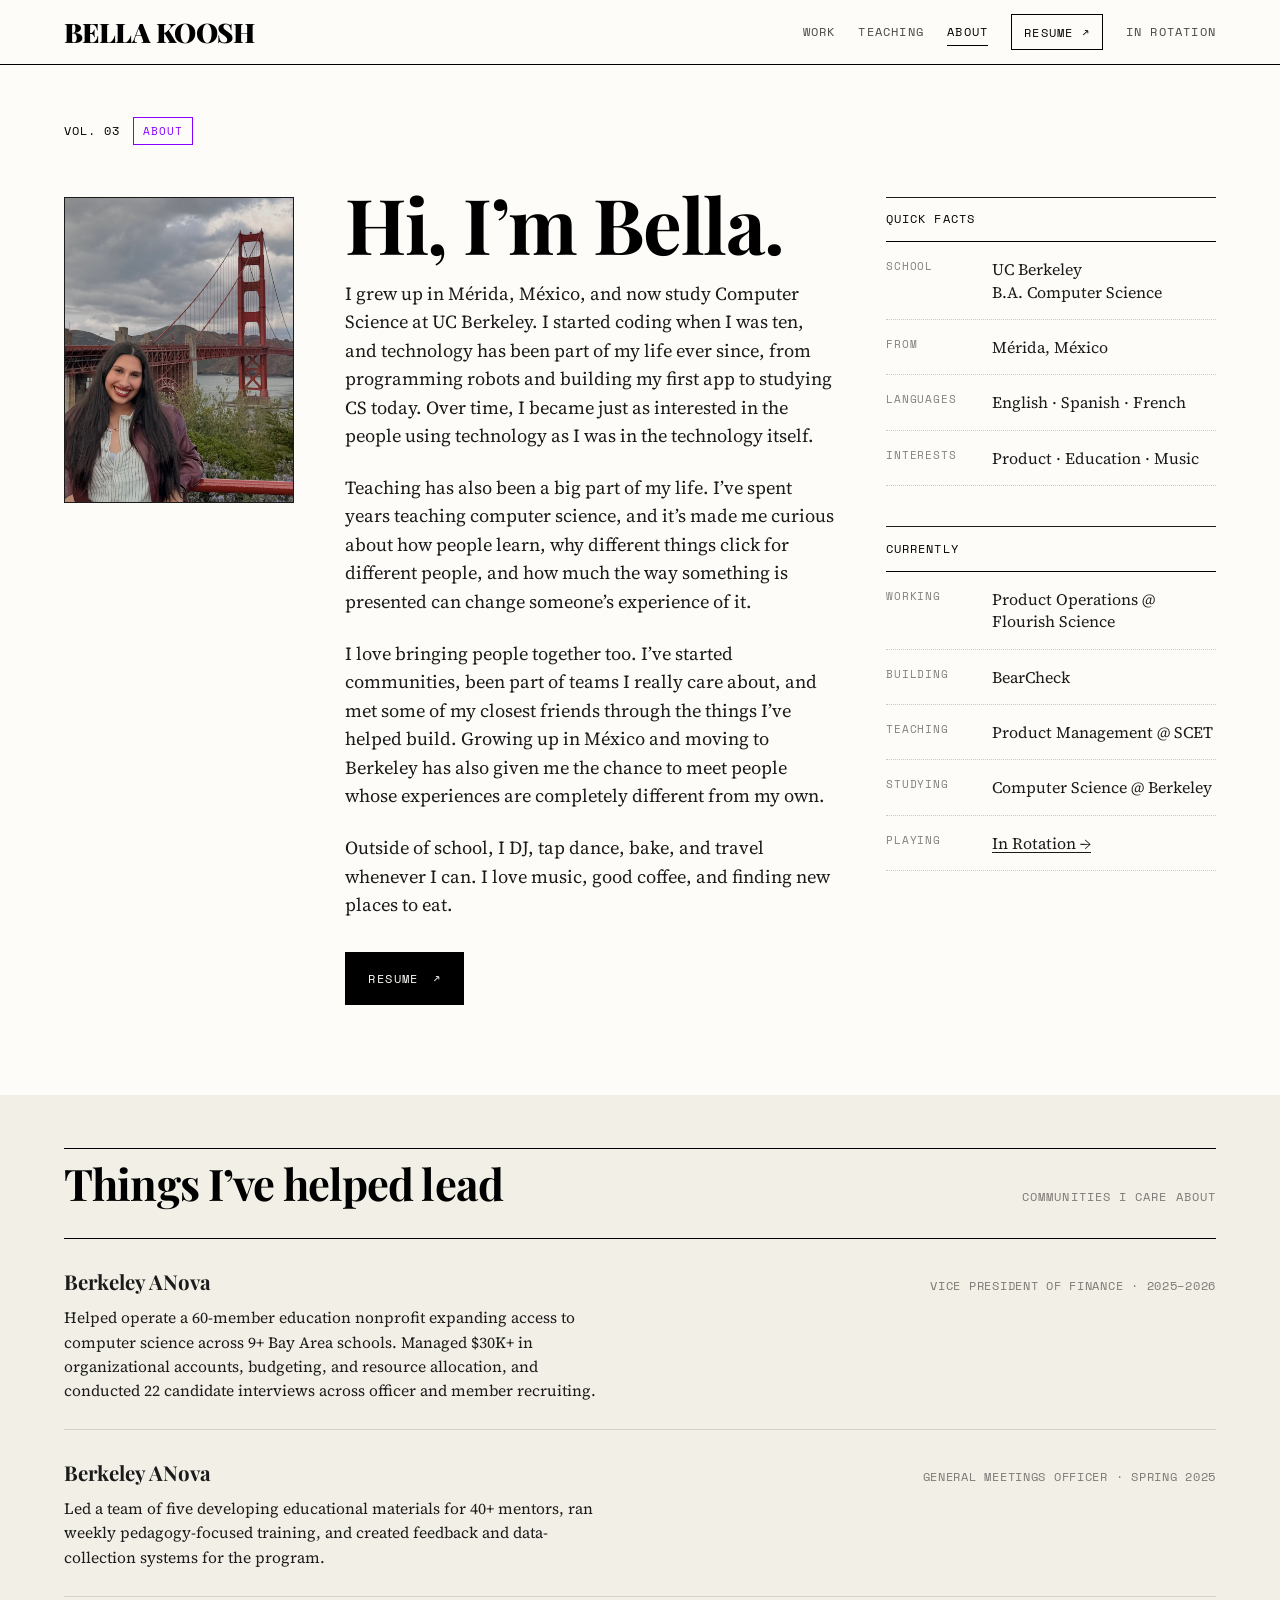
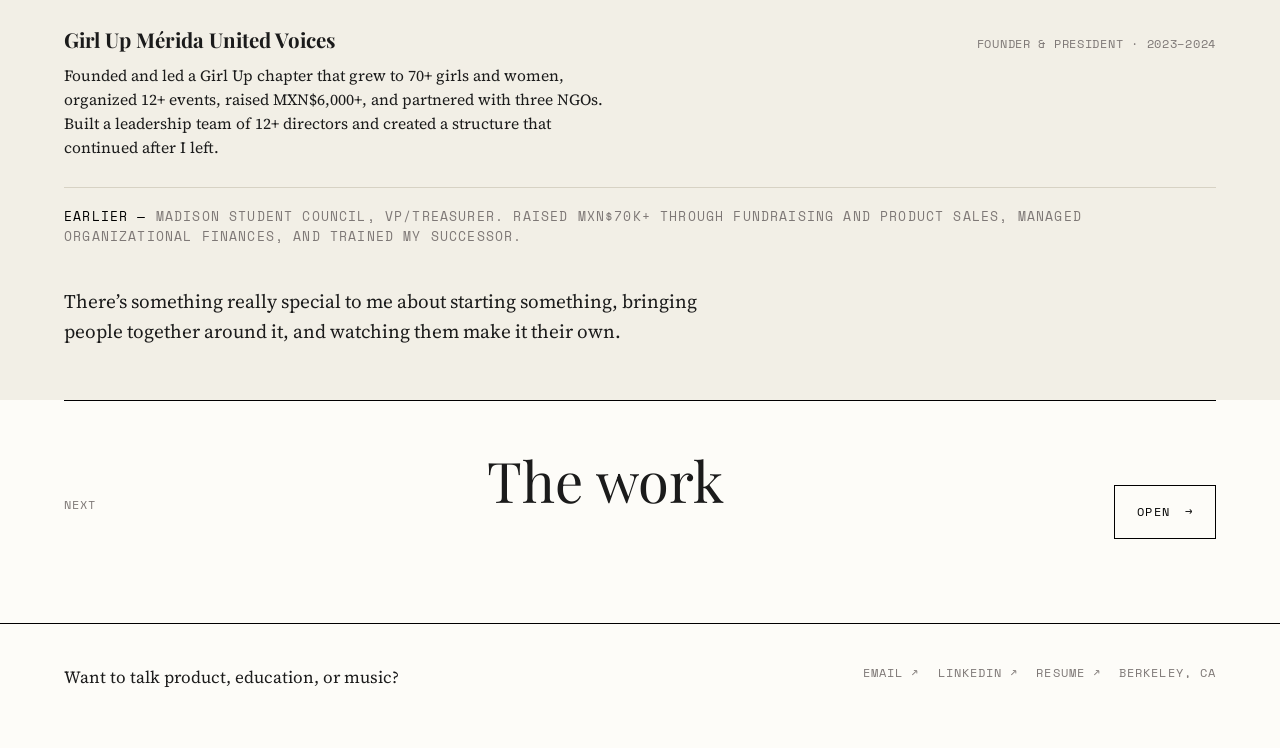
==== about.html @ e7fa3628 "Initial site" ====
<!DOCTYPE html>
<html lang="en">

<head>
  <meta charset="utf-8">
  <meta name="viewport" content="width=device-width, initial-scale=1">

  <title>About — Bella Koosh</title>
  <meta
    name="description"
    content="About Bella Koosh, a UC Berkeley computer science student working across product, education, and technology."
  >

  <meta property="og:title" content="About — Bella Koosh">
  <meta
    property="og:description"
    content="About Bella Koosh, a UC Berkeley computer science student working across product, education, and technology."
  >
  <meta property="og:type" content="website">

  <link
    rel="icon"
    href="data:image/svg+xml,<svg xmlns='http://www.w3.org/2000/svg' viewBox='0 0 32 32'><rect width='32' height='32' fill='%23FDFCF8'/><circle cx='16' cy='16' r='14.5' fill='%23000'/><circle cx='16' cy='16' r='11' fill='none' stroke='%23303030' stroke-width='1'/><circle cx='16' cy='16' r='8.5' fill='none' stroke='%23303030' stroke-width='1'/><circle cx='16' cy='16' r='5' fill='%230055FF'/><circle cx='16' cy='16' r='1.3' fill='%23FDFCF8'/></svg>"
  >

  <link rel="preconnect" href="https://fonts.googleapis.com">
  <link rel="preconnect" href="https://fonts.gstatic.com" crossorigin>

  <link
    href="https://fonts.googleapis.com/css2?family=Playfair+Display:ital,wght@0,400..900;1,400..900&family=Source+Serif+4:ital,opsz,wght@0,8..60,300..600;1,8..60,300..600&family=Space+Mono:ital,wght@0,400;0,700;1,400&display=swap"
    rel="stylesheet"
  >

  <link rel="stylesheet" href="assets/css/site.css">

  <style>
    /* =========================================================
       ABOUT PAGE
       ========================================================= */

    .about-page {
      padding-top: clamp(2rem, 4vw, 4rem);
      padding-bottom: clamp(4rem, 7vw, 7rem);
    }

    .about-page__kicker {
      display: flex;
      align-items: center;
      gap: 0.75rem;
      margin-bottom: clamp(2rem, 4vw, 3.5rem);
    }

    .about-page__layout {
      display: grid;
      grid-template-columns: 230px minmax(0, 1fr) 330px;
      gap: clamp(2.5rem, 4vw, 5rem);
      align-items: start;
    }


    /* -------------------------
       Portrait
       ------------------------- */

    .about-page__portrait {
      width: 230px;
      max-width: 100%;
    }

    .about-page__portrait img {
      display: block;
      width: 100%;
      height: auto;
      aspect-ratio: 3 / 4;
      object-fit: cover;
      object-position: center;
      border: 1px solid currentColor;
    }


    /* -------------------------
       Main copy
       ------------------------- */

    .about-page__story {
      min-width: 0;
    }

    .about-page__story h1 {
      margin: -0.1em 0 1.35rem;
      font-size: clamp(4rem, 6vw, 7rem);
      line-height: 0.9;
    }

    .about-page__copy {
      max-width: 38rem;
      font-family: "Source Serif 4", serif;
      font-size: clamp(1.15rem, 1.4vw, 1.45rem);
      line-height: 1.55;
    }

    .about-page__copy p {
      margin: 0 0 1.45rem;
    }

    .about-page__copy p:last-child {
      margin-bottom: 0;
    }

    .about-page__resume {
      margin-top: 2rem;
    }


    /* -------------------------
       Sidebar
       ------------------------- */

    .about-sidebar {
      min-width: 0;
    }

    .about-sidebar__block {
      border-top: 1px solid currentColor;
    }

    .about-sidebar__block + .about-sidebar__block {
      margin-top: 2.5rem;
    }

    .about-sidebar__heading {
      margin: 0;
      padding: 0.8rem 0;
      border-bottom: 1px solid currentColor;
    }

    .about-facts {
      margin: 0;
    }

    .about-facts__row {
      display: grid;
      grid-template-columns: 90px minmax(0, 1fr);
      gap: 1rem;
      padding: 1rem 0;
      border-bottom: 1px dotted rgba(0, 0, 0, 0.2);
    }

    .about-facts__row dt {
      margin: 0;
      font-family: "Space Mono", monospace;
      font-size: 0.68rem;
      line-height: 1.5;
      text-transform: uppercase;
      letter-spacing: 0.08em;
      opacity: 0.55;
    }

    .about-facts__row dd {
      margin: 0;
      font-family: "Source Serif 4", serif;
      font-size: 1rem;
      line-height: 1.4;
    }


    /* =========================================================
       LEADERSHIP
       ========================================================= */

    .about-leadership {
      margin-top: 0;
    }

    .about-leadership .sechead {
      margin-bottom: 2rem;
    }

    .about-leadership__closing {
      max-width: 43rem;
      margin-top: 2.5rem;
    }


    /* =========================================================
       RESPONSIVE
       ========================================================= */

    @media (max-width: 1100px) {

      .about-page__layout {
        grid-template-columns: 200px minmax(0, 1fr);
      }

      .about-page__portrait {
        width: 200px;
      }

      .about-sidebar {
        grid-column: 1 / -1;
        display: grid;
        grid-template-columns: 1fr 1fr;
        gap: 3rem;
        margin-top: 1rem;
      }

      .about-sidebar__block + .about-sidebar__block {
        margin-top: 0;
      }

    }


    @media (max-width: 720px) {

      .about-page {
        padding-top: 1.5rem;
      }

      .about-page__layout {
        grid-template-columns: 1fr;
        gap: 2rem;
      }

      .about-page__portrait {
        width: min(70vw, 280px);
      }

      .about-page__story h1 {
        font-size: clamp(3.5rem, 16vw, 5.5rem);
      }

      .about-sidebar {
        grid-column: auto;
        grid-template-columns: 1fr;
        gap: 2rem;
        margin-top: 1rem;
      }

      .about-facts__row {
        grid-template-columns: 85px minmax(0, 1fr);
      }

    }
  </style>
</head>


<body>

  <a class="skip" href="#main">Skip to content</a>

  <div class="needle" aria-hidden="true"></div>


  <!-- =========================================================
       NAV
       ========================================================= -->

  <header class="masthead">

    <div class="shell masthead__in">

      <a class="wordmark" href="index.html">
        Bella Koosh
      </a>

      <button
        class="navtoggle"
        aria-expanded="false"
        aria-controls="primary-nav"
      >
        <span data-label>Menu</span>
      </button>

      <nav
        class="nav"
        id="primary-nav"
        aria-label="Primary"
      >
        <a href="work.html">Work</a>

        <a href="teaching.html">
          Teaching
        </a>

        <a
          href="about.html"
          aria-current="page"
        >
          About
        </a>

        <a
          class="nav__resume"
          href="assets/resume/bella-koosh-resume.pdf"
        >
          Resume ↗
        </a>

        <a href="in-rotation.html">
          In Rotation
        </a>
      </nav>

    </div>

  </header>


  <main id="main" data-accent="purple">


    <!-- =======================================================
         ABOUT HERO
         ======================================================= -->

    <section class="shell about-page">

      <div class="about-page__kicker">

        <span class="mono mono--ink">
          Vol. 03
        </span>

        <span class="chip">
          About
        </span>

      </div>


      <div class="about-page__layout">


        <!-- PORTRAIT -->

        <div class="about-page__portrait">

          <img
            src="assets/img/bella.jpg"
            alt="Bella Koosh"
          >

        </div>


        <!-- STORY -->

        <div class="about-page__story">

          <h1>
            Hi, I&rsquo;m Bella.
          </h1>


          <div class="about-page__copy">

            <p>
              I grew up in M&eacute;rida, M&eacute;xico, and now study
              Computer Science at UC Berkeley. I started coding when I was
              ten, and technology has been part of my life ever since,
              from programming robots and building my first app to studying
              CS today. Over time, I became just as interested in the people
              using technology as I was in the technology itself.
            </p>


            <p>
              Teaching has also been a big part of my life. I&rsquo;ve spent
              years teaching computer science, and it&rsquo;s made me curious
              about how people learn, why different things click for different
              people, and how much the way something is presented can change
              someone&rsquo;s experience of it.
            </p>


            <p>
              I love bringing people together too. I&rsquo;ve started
              communities, been part of teams I really care about, and met
              some of my closest friends through the things I&rsquo;ve helped
              build. Growing up in M&eacute;xico and moving to Berkeley has
              also given me the chance to meet people whose experiences are
              completely different from my own.
            </p>


            <p>
              Outside of school, I DJ, tap dance, bake, and travel whenever
              I can. I love music, good coffee, and finding new places to eat.
            </p>

          </div>


          <p class="about-page__resume">

            <a
              class="btn btn--solid"
              href="assets/resume/bella-koosh-resume.pdf"
            >
              Resume
              <span aria-hidden="true">&#8599;</span>
            </a>

          </p>

        </div>


        <!-- SIDEBAR -->

        <aside class="about-sidebar">


          <!-- QUICK FACTS -->

          <div class="about-sidebar__block">

            <p class="mono mono--ink about-sidebar__heading">
              Quick facts
            </p>


            <dl class="about-facts">


              <div class="about-facts__row">

                <dt>School</dt>

                <dd>
                  UC Berkeley<br>
                  B.A. Computer Science
                </dd>

              </div>


              <div class="about-facts__row">

                <dt>From</dt>

                <dd>
                  M&eacute;rida, M&eacute;xico
                </dd>

              </div>


              <div class="about-facts__row">

                <dt>Languages</dt>

                <dd>
                  English &middot; Spanish &middot; French
                </dd>

              </div>


              <div class="about-facts__row">

                <dt>Interests</dt>

                <dd>
                  Product &middot; Education &middot; Music
                </dd>

              </div>


            </dl>

          </div>


          <!-- CURRENTLY -->

          <div class="about-sidebar__block">

            <p class="mono mono--ink about-sidebar__heading">
              Currently
            </p>


            <dl class="about-facts">


              <div class="about-facts__row">

                <dt>Working</dt>

                <dd>
                  Product Operations @ Flourish Science
                </dd>

              </div>


              <div class="about-facts__row">

                <dt>Building</dt>

                <dd>
                  BearCheck
                </dd>

              </div>


              <div class="about-facts__row">

                <dt>Teaching</dt>

                <dd>
                  Product Management @ SCET
                </dd>

              </div>


              <div class="about-facts__row">

                <dt>Studying</dt>

                <dd>
                  Computer Science @ Berkeley
                </dd>

              </div>


              <div class="about-facts__row">

                <dt>Playing</dt>

                <dd>
                  <a href="in-rotation.html">
                    In Rotation &rarr;
                  </a>
                </dd>

              </div>


            </dl>

          </div>


        </aside>

      </div>

    </section>



    <!-- =======================================================
         LEADERSHIP
         ======================================================= -->

    <section class="section--snug section--paper about-leadership">

      <div class="shell">


        <div class="sechead">

          <h2>
            Things I&rsquo;ve helped lead
          </h2>

          <p class="mono">
            Communities I care about
          </p>

        </div>


        <div class="exprows">


          <!-- ANOVA VP -->

          <div class="exprow">

            <div class="exprow__head">

              <p class="exprow__org">
                Berkeley ANova
              </p>

              <p class="exprow__role">
                Vice President of Finance
                <span aria-hidden="true">&middot;</span>
                2025&ndash;2026
              </p>

            </div>


            <p class="exprow__desc">
              Helped operate a 60-member education nonprofit expanding
              access to computer science across 9+ Bay Area schools.
              Managed $30K+ in organizational accounts, budgeting, and
              resource allocation, and conducted 22 candidate interviews
              across officer and member recruiting.
            </p>

          </div>



          <!-- ANOVA GENERAL MEETINGS -->

          <div class="exprow">

            <div class="exprow__head">

              <p class="exprow__org">
                Berkeley ANova
              </p>

              <p class="exprow__role">
                General Meetings Officer
                <span aria-hidden="true">&middot;</span>
                Spring 2025
              </p>

            </div>


            <p class="exprow__desc">
              Led a team of five developing educational materials for
              40+ mentors, ran weekly pedagogy-focused training, and
              created feedback and data-collection systems for the program.
            </p>

          </div>



          <!-- GIRL UP -->

          <div class="exprow">

            <div class="exprow__head">

              <p class="exprow__org">
                Girl Up M&eacute;rida United Voices
              </p>

              <p class="exprow__role">
                Founder &amp; President
                <span aria-hidden="true">&middot;</span>
                2023&ndash;2024
              </p>

            </div>


            <p class="exprow__desc">
              Founded and led a Girl Up chapter that grew to 70+ girls
              and women, organized 12+ events, raised MXN$6,000+, and
              partnered with three NGOs. Built a leadership team of 12+
              directors and created a structure that continued after I left.
            </p>

          </div>


        </div>


        <p class="mono earlier">
          <span class="mono--ink">
            Earlier &mdash;
          </span>

          Madison Student Council, VP/Treasurer.
          Raised MXN$70K+ through fundraising and product sales,
          managed organizational finances, and trained my successor.
        </p>


        <p class="lede about-leadership__closing">
          There&rsquo;s something really special to me about starting
          something, bringing people together around it, and watching
          them make it their own.
        </p>


      </div>

    </section>



    <!-- =======================================================
         NEXT
         ======================================================= -->

    <section class="shell">

      <div class="nextup" data-accent="blue">

        <p class="mono">
          Next
        </p>

        <p class="nextup__title">
          The work
        </p>

        <a
          class="btn"
          href="work.html"
        >
          Open
          <span aria-hidden="true">&rarr;</span>
        </a>

      </div>

    </section>


  </main>



  <!-- =========================================================
       FOOTER
       ========================================================= -->

  <footer class="colophon">

    <div class="shell colophon__in">

      <p class="colophon__ask">
        Want to talk product, education, or music?
      </p>


      <nav
        class="colophon__links mono"
        aria-label="Footer"
      >

        <a href="#" id="email-link">
          Email &#8599;
        </a>

        <a
          href="https://www.linkedin.com/"
          target="_blank"
          rel="noopener noreferrer"
        >
          LinkedIn &#8599;
        </a>

        <a href="assets/resume/bella-koosh-resume.pdf">
          Resume &#8599;
        </a>

        <span class="colophon__loc">
          Berkeley, CA
        </span>

      </nav>

    </div>

  </footer>



  <script>
    const user = "isabellakoosh";
    const domain = "berkeley.edu";

    document.getElementById("email-link").href =
      `mailto:${user}@${domain}`;
  </script>

  <script
    src="assets/js/site.js"
    defer
  ></script>

</body>
</html>
---- assets/css/site.css ----
@charset "UTF-8";
/* ============================================================
   BELLA KOOSH — bellakoosh.com
   Design system extracted from the Google Stitch export
   "signal & rhythm" (The Record Collection / Sonic Artifact).
   Layer order fixes specificity once, globally.
   ============================================================ */

@layer tokens, base, layout, components, pages, utilities;

/* ---------- 01 TOKENS ---------- */
@layer tokens {
  :root {
    /* Surface */
    --ivory: #fdfcf8;
    --paper: #f2efe6;
    --paper-deep: #e7e3d7;
    --ink: #000;
    --ink-soft: #1b1b1b;
    --ink-70: #4a4744;
    --ink-45: #7e7876;
    --rule: #d7d2c4;
    --rule-strong: #000;

    /* Accents — album art, not SaaS branding */
    --blue: #0055ff;
    --orange: #ff5500;
    --purple: #8800ff;

    /* Per-record accent, overridden by [data-accent] */
    --accent: var(--blue);
    --accent-ink: #fff;

    /* Type */
    --display: "Playfair Display", "Times New Roman", serif;
    --editorial: "Source Serif 4", Georgia, serif;
    --mono: "Space Mono", ui-monospace, "SFMono-Regular", Menlo, monospace;

    --t-hero: clamp(3.5rem, 12.5vw, 10.5rem);
    --t-display: clamp(2.5rem, 6.4vw, 5rem);
    --t-head: clamp(1.75rem, 3.4vw, 3rem);
    --t-sub: clamp(1.3rem, 2vw, 2rem);
    --t-body: clamp(1.0625rem, 0.45vw + 0.95rem, 1.25rem);
    --t-mono: 0.75rem;
    --t-mono-sm: 0.6875rem;

    /* Space — 4px baseline, aggressive whitespace */
    --u: 4px;
    --gutter: 24px;
    --margin: clamp(20px, 5vw, 64px);
    --stack-sm: 12px;
    --stack-md: 32px;
    --stack-lg: clamp(64px, 9vw, 120px);
    --stack-xl: clamp(96px, 14vw, 184px);
    --maxw: 1560px;

    /* Rhythm — 120 BPM. 1 beat = 500ms, 1/16 = 125ms. */
    --beat: 500ms;
    --sixteenth: 125ms;
    --ease: cubic-bezier(0.22, 0.72, 0.16, 1);

    color-scheme: light;
  }

  [data-accent="blue"] { --accent: var(--blue); }
  [data-accent="orange"] { --accent: var(--orange); }
  [data-accent="purple"] { --accent: var(--purple); }
  [data-accent="ink"] { --accent: var(--ink); }
}


/* Reduce gap between hero and The Collection */
.hero {
  padding-bottom: 2rem;
}

.hero + .section--snug {
  padding-top: 2rem;
}
/* ---------- 02 BASE ---------- */
@layer base {
  *, *::before, *::after { box-sizing: border-box; }

  html { -webkit-text-size-adjust: 100%; scroll-behavior: smooth; }
  @media (prefers-reduced-motion: reduce) { html { scroll-behavior: auto; } }

  body {
    margin: 0;
    background: var(--ivory);
    color: var(--ink-soft);
    font-family: var(--editorial);
    font-size: var(--t-body);
    line-height: 1.62;
    font-synthesis-weight: none;
    -webkit-font-smoothing: antialiased;
    text-rendering: optimizeLegibility;
    overflow-x: hidden;
  }

  h1, h2, h3, h4 {
    font-family: var(--display);
    font-weight: 700;
    line-height: 1.02;
    letter-spacing: -0.02em;
    margin: 0;
    color: var(--ink);
    text-wrap: balance;
  }

  p { margin: 0 0 1.15em; }
  p:last-child { margin-bottom: 0; }

  a { color: inherit; text-decoration-thickness: 1px; text-underline-offset: 3px; }

  img, svg { display: block; max-width: 100%; }

  ::selection { background: var(--accent); color: #fff; }

  :focus-visible {
    outline: 2px solid var(--blue);
    outline-offset: 3px;
  }

  .skip {
    position: absolute; left: -9999px; top: 0; z-index: 999;
    background: var(--ink); color: var(--ivory);
    padding: 12px 18px; font-family: var(--mono); font-size: var(--t-mono);
    letter-spacing: 0.08em;
  }
  .skip:focus { left: var(--margin); top: 8px; }
}

/* ---------- 03 LAYOUT ---------- */
@layer layout {
  .shell {
    width: 100%;
    max-width: var(--maxw);
    margin-inline: auto;
    padding-inline: var(--margin);
  }

  /* 12-col editorial grid with marginalia zone (col 1 + col 12) */
  .grid {
    display: grid;
    grid-template-columns: repeat(12, minmax(0, 1fr));
    column-gap: var(--gutter);
  }
  @media (max-width: 900px) {
    .grid { grid-template-columns: repeat(4, minmax(0, 1fr)); }
  }

  .section { padding-block: var(--stack-lg); }
  .section--tight { padding-block: clamp(48px, 6vw, 80px); }
  .section--ink {
    background: var(--ink);
    color: #e9e7e1;
  }
  .section--ink h1, .section--ink h2, .section--ink h3 { color: var(--ivory); }
  .section--paper { background: var(--paper); }

  .rule { border: 0; border-top: 1px solid var(--rule); margin: 0; }
  .rule--ink { border-top-color: var(--ink); }
  .section--ink .rule { border-top-color: #3a3a3a; }

  /* Section header: mono index left, title right */
  .sechead {
    display: flex;
    align-items: baseline;
    justify-content: space-between;
    gap: var(--gutter);
    border-top: 1px solid var(--ink);
    padding-top: var(--stack-sm);
    margin-bottom: var(--stack-md);
    flex-wrap: wrap;
  }
  .sechead h2 { font-size: var(--t-head); }
  .section--ink .sechead { border-top-color: #4a4a4a; }
}

/* ---------- 04 COMPONENTS ---------- */
@layer components {

  /* Mono utility text — "the data layer" */
  .mono {
    font-family: var(--mono);
    font-size: var(--t-mono);
    letter-spacing: 0.09em;
    text-transform: uppercase;
    color: var(--ink-45);
    line-height: 1.5;
  }
  .mono--sm { font-size: var(--t-mono-sm); }
  .mono--ink { color: var(--ink); }
  .mono--accent { color: var(--accent); }
  .section--ink .mono { color: #8d8983; }

  .chip {
    display: inline-block;
    max-width: 100%;
    overflow: hidden;
    text-overflow: ellipsis;
    font-family: var(--mono);
    font-size: var(--t-mono-sm);
    letter-spacing: 0.1em;
    text-transform: uppercase;
    padding: 5px 9px 4px;
    border: 1px solid currentColor;
    color: var(--accent);
    white-space: nowrap;
  }
  .chip--ink { color: var(--ink); }

  /* Content-gap marker. Deliberately visible: an incomplete site
     is acceptable, an inaccurate one is not. */
  .todo {
    display: inline-block;
    font-family: var(--mono);
    font-size: var(--t-mono-sm);
    letter-spacing: 0.1em;
    text-transform: uppercase;
    color: var(--orange);
    border: 1px dashed var(--orange);
    padding: 4px 8px 3px;
    background: color-mix(in srgb, var(--orange) 7%, transparent);
  }
  .todo--block {
    display: block;
    padding: 18px 20px;
    line-height: 1.7;
    text-transform: none;
    letter-spacing: 0.04em;
    font-size: var(--t-mono);
  }

  /* Buttons */
  .btn {
    display: inline-flex;
    align-items: center;
    gap: 14px;
    font-family: var(--mono);
    font-size: var(--t-mono);
    letter-spacing: 0.12em;
    text-transform: uppercase;
    padding: 16px 22px;
    border: 1px solid var(--ink);
    color: var(--ink);
    background: transparent;
    text-decoration: none;
    transition: background var(--sixteenth) var(--ease), color var(--sixteenth) var(--ease);
  }
  .btn:hover, .btn:focus-visible { background: var(--accent); color: #fff; border-color: var(--accent); }
  .btn--solid { background: var(--ink); color: var(--ivory); }
  .section--ink .btn { border-color: #5a5a5a; color: var(--ivory); }

  /* Header / nav */
  .masthead {
    position: sticky; top: 0; z-index: 60;
    background: color-mix(in srgb, var(--ivory) 92%, transparent);
    backdrop-filter: saturate(140%) blur(6px);
    border-bottom: 1px solid var(--ink);
  }
  .masthead__in {
    display: flex; align-items: center; justify-content: space-between;
    gap: var(--gutter);
    padding-block: 14px;
  }
  .wordmark {
    font-family: var(--display);
    font-weight: 900;
    font-size: clamp(1.35rem, 2.1vw, 1.9rem);
    letter-spacing: -0.02em;
    text-transform: uppercase;
    text-decoration: none;
    color: var(--ink);
    line-height: 1;
    white-space: nowrap;
  }
  .nav { display: flex; align-items: center; gap: clamp(14px, 1.8vw, 30px); }
  .nav a {
    font-family: var(--mono);
    font-size: var(--t-mono);
    letter-spacing: 0.1em;
    text-transform: uppercase;
    text-decoration: none;
    color: var(--ink-70);
    padding-block: 4px;
    border-bottom: 1px solid transparent;
    white-space: nowrap;
    transition: color var(--sixteenth) var(--ease), border-color var(--sixteenth) var(--ease);
  }
  .nav a:hover { color: var(--ink); border-bottom-color: var(--ink); }
  .nav a[aria-current="page"] { color: var(--ink); border-bottom-color: var(--ink); }
  .nav a.nav__resume {
    border: 1px solid var(--ink); color: var(--ink);
    padding: 8px 12px 7px;
  }
  .nav a.nav__resume:hover { background: var(--ink); color: var(--ivory); }

  .navtoggle { display: none; }

  @media (max-width: 860px) {
    .navtoggle {
      display: inline-flex; align-items: center; gap: 8px;
      font-family: var(--mono); font-size: var(--t-mono); letter-spacing: 0.1em;
      text-transform: uppercase; background: none; border: 1px solid var(--ink);
      padding: 9px 12px; cursor: pointer; color: var(--ink);
    }
    .nav {
      position: fixed; inset: 0 0 auto; top: 57px;
      flex-direction: column; align-items: stretch; gap: 0;
      background: var(--ivory);
      border-bottom: 1px solid var(--ink);
      padding: 8px var(--margin) 28px;
      transform: translateY(-8px);
      opacity: 0; visibility: hidden;
      transition: opacity var(--sixteenth) var(--ease), transform var(--sixteenth) var(--ease), visibility 0s linear 150ms;
    }
    .nav[data-open="true"] { opacity: 1; visibility: visible; transform: none; transition-delay: 0s; }
    .nav a { padding: 16px 0; border-bottom: 1px solid var(--rule); font-size: 0.875rem; }
    .nav a.nav__resume { order: 1; border: 1px solid var(--ink); margin-top: 18px; padding: 16px; text-align: center; }
  }

  /* Footer */
  .colophon { border-top: 1px solid var(--ink); background: var(--ivory); }
  .colophon__in {
    display: flex; flex-wrap: wrap; gap: 20px var(--gutter);
    justify-content: space-between; align-items: flex-start;
    padding-block: 40px 56px;
  }
  .colophon__links { display: flex; flex-wrap: wrap; align-items: center; gap: 18px; }
  .colophon a { text-decoration: none; }
  .colophon a:hover { color: var(--ink); text-decoration: underline; }
  .colophon__ask {
    font-family: var(--editorial); font-size: 1.0625rem;
    color: var(--ink-soft); margin: 0;
  }
  .colophon__loc { font-family: var(--mono); font-size: var(--t-mono); color: var(--ink-45); }

  /* ---- THE SLEEVE (signature component) ---- */
  .shelf {
    display: grid;
    grid-template-columns: repeat(4, minmax(0, 1fr));
    gap: clamp(16px, 2.4vw, 40px);
    align-items: start;
  }
  @media (max-width: 1080px) { .shelf { grid-template-columns: repeat(2, minmax(0, 1fr)); gap: 32px 20px; } }
  @media (max-width: 560px) { .shelf { grid-template-columns: 1fr; } }

  .record { position: relative; }

  .sleeve {
    position: relative;
    display: block;
    text-decoration: none;
    color: inherit;
    isolation: isolate;
  }

  /* The disc slides out of the sleeve on hover/focus */
  .sleeve__disc {
    position: absolute;
    z-index: 0;
    top: 12%;
    right: 4%;
    width: 74%;
    aspect-ratio: 1;
    border-radius: 50%;
    background:
      radial-gradient(circle at 50% 50%, var(--accent) 0 12%, transparent 12.4%),
      radial-gradient(circle at 50% 50%, var(--ivory) 0 3.2%, transparent 3.5%),
      repeating-radial-gradient(circle at 50% 50%, #1b1b1b 0 2px, #0d0d0d 2px 3px),
      #111;
    transform: translateX(0) rotate(0deg);
    transition: transform calc(var(--beat) * 0.8) var(--ease);
    pointer-events: none;
  }
  .sleeve:hover .sleeve__disc,
  .sleeve:focus-visible .sleeve__disc { transform: translateX(20%) rotate(20deg); }
  .record:has(.sleeve:hover), .record:has(.sleeve:focus-visible) { position: relative; z-index: 5; }

  .sleeve__body {
    position: relative;
    z-index: 1;
    display: grid;
    grid-template-columns: 26px 1fr;
    border: 1px solid var(--ink);
    background: var(--ivory);
    transition: transform calc(var(--beat) * 0.5) var(--ease);
  }
  .sleeve::after {
    /* ghost border left behind on tactile displacement */
    content: "";
    position: absolute; inset: 0; z-index: 0;
    border: 1px solid var(--rule);
    opacity: 0;
    transition: opacity calc(var(--beat) * 0.5) var(--ease);
  }
  .sleeve:hover .sleeve__body,
  .sleeve:focus-visible .sleeve__body { transform: translate(-5px, -5px); }
  .sleeve:hover::after, .sleeve:focus-visible::after { opacity: 1; }

  .sleeve__spine {
    display: flex;
    border-right: 1px solid var(--ink);
    align-items: center;
    flex-direction: column; align-items: center; justify-content: flex-start;
    gap: 14px; padding: 10px 0;
    background: var(--ivory);
    min-width: 0;
  }
  .sleeve__spine span {
    writing-mode: vertical-rl;
    transform: rotate(180deg);
    font-family: var(--mono);
    font-size: var(--t-mono-sm);
    letter-spacing: 0.22em;
    text-transform: uppercase;
    color: var(--ink);
    white-space: nowrap;
  }

  .sleeve__face { position: relative; display: block; background: var(--ivory); min-width: 0; }

  .sleeve__art {
    position: relative;
    display: block;
    aspect-ratio: 1 / 1;
    border-bottom: 1px solid var(--ink);
    overflow: hidden;
    background: var(--paper);
  }
  .sleeve__art svg, .sleeve__art img { width: 100%; height: 100%; object-fit: cover; }

  .sleeve__spine b {
    font-family: var(--mono); font-weight: 400;
    font-size: var(--t-mono-sm); letter-spacing: 0.06em; color: var(--ink);
    padding-bottom: 10px; border-bottom: 1px solid var(--rule); width: 100%; text-align: center;
  }

  .sleeve__meta {
    display: flex;
    min-width: 0; align-items: center; justify-content: space-between;
    gap: 8px; padding: 10px 12px;
    border-bottom: 1px solid var(--rule);
  }
  .sleeve__title {
    display: block;
    font-family: var(--display);
    font-size: clamp(1.5rem, 2.1vw, 2rem);
    line-height: 1.05;
    letter-spacing: -0.02em;
    padding: 14px 12px 18px;
    color: var(--ink);
  }

  /* Always-visible scan line under the sleeve — a recruiter must be able
     to read the collection without hovering anything. */
  .record__scan { display: block; padding-top: 16px; }
  .record__role {
    display: block;
    font-family: var(--mono); font-size: var(--t-mono-sm);
    letter-spacing: 0.11em; text-transform: uppercase;
    color: var(--accent); display: block; margin-bottom: 6px;
  }
  .record__evidence { display: block; font-size: 0.95rem; line-height: 1.5; color: var(--ink-70); margin: 0; }

  /* Hover/focus reveal over the cover art */
  .sleeve__reveal {
    position: absolute; inset: 0; z-index: 3;
    background: var(--ink);
    color: #e9e7e1;
    padding: 16px 14px 14px;
    display: flex; flex-direction: column; gap: 10px;
    justify-content: space-between;
    opacity: 0;
    transition: opacity calc(var(--beat) * 0.4) var(--ease);
    pointer-events: none;
  }
  .sleeve:hover .sleeve__reveal,
  .sleeve:focus-visible .sleeve__reveal { opacity: 1; }
  .sleeve__revealgrid { display: block; overflow: hidden; }
  .sleeve__revealgrid b {
    display: block;
    font-family: var(--mono); font-weight: 400;
    font-size: var(--t-mono-sm); letter-spacing: 0.12em;
    text-transform: uppercase; color: var(--accent);
    margin-bottom: 2px;
  }
  .sleeve__revealgrid i {
    display: block; font-style: normal;
    font-size: 0.875rem; line-height: 1.4; color: #ddd9d2;
    margin-bottom: 11px;
  }
  .sleeve__revealgrid i:last-child { margin-bottom: 0; }
  [data-accent="ink"] .sleeve__revealgrid b { color: #b8b4ad; }
  .sleeve__open {
    display: flex;
    font-family: var(--mono); font-size: var(--t-mono-sm);
    letter-spacing: 0.14em; text-transform: uppercase; color: var(--ivory);
    border-top: 1px solid #4a4a4a; padding-top: 11px;
    justify-content: space-between; align-items: center;
  }
  @media (hover: none) {
    .sleeve__reveal { display: none; }
    .sleeve__disc { display: none; }
  }

  /* Liner-note list: mono label left, serif value right, dotted leader */
  .liner { margin: 0; }
  .liner__row {
    display: grid;
    grid-template-columns: minmax(120px, 22%) 1fr;
    gap: 8px 20px;
    align-items: baseline;
    padding-block: 14px;
    border-bottom: 1px dotted var(--rule);
  }
  .liner__row:first-child { border-top: 1px dotted var(--rule); }
  .liner dt {
    font-family: var(--mono); font-size: var(--t-mono-sm);
    letter-spacing: 0.11em; text-transform: uppercase; color: var(--ink-45);
  }
  .liner dd { margin: 0; font-size: 1.0625rem; line-height: 1.55; }
  @media (max-width: 620px) { .liner__row { grid-template-columns: 1fr; gap: 4px; } }

  /* Artifact frame */
  .artifact {
    border: 1px solid var(--ink);
    background: var(--ivory);
    margin: 0;
  }
  .artifact__bar {
    display: flex; justify-content: space-between; gap: 12px;
    padding: 9px 12px; border-bottom: 1px solid var(--ink);
    background: var(--paper);
  }
  .artifact__body { padding: 20px; }
  .artifact figcaption, .artifact__cap {
    padding: 10px 12px; border-top: 1px solid var(--rule);
    font-family: var(--mono); font-size: var(--t-mono-sm);
    letter-spacing: 0.07em; color: var(--ink-45); line-height: 1.6;
  }
  .section--ink .artifact { border-color: #4a4a4a; background: #0d0d0d; }
  .section--ink .artifact__bar { background: #161616; border-bottom-color: #333; }
  .section--ink .artifact figcaption { border-top-color: #333; }

  .codeblock {
    font-family: var(--mono); font-size: 0.75rem; line-height: 1.9;
    white-space: pre-wrap; margin: 0; color: var(--ink-soft);
  }
  .section--ink .codeblock { color: #cfcbc4; }
  .codeblock b { color: var(--accent); font-weight: 400; }

  /* Big numeric rest — the "release" beat */
  .stat { text-align: center; padding-block: clamp(16px, 2vw, 32px); }
  .stat__figure {
    font-family: var(--display); font-weight: 900;
    font-size: clamp(4.5rem, 16vw, 13rem);
    line-height: 0.78; letter-spacing: -0.045em; color: var(--ink);
    margin-block: clamp(18px, 2.4vw, 34px) 0;
  }
  .section--ink .stat__figure { color: var(--ivory); }
  .stat__label {
    font-family: var(--mono); font-size: clamp(0.7rem, 1.1vw, 0.875rem);
    letter-spacing: 0.24em; text-transform: uppercase;
    margin-top: 20px; color: var(--ink-45);
  }
  .stat__foot { margin-top: 18px; }

  /* Case-study chapter marker */
  .chapter { display: grid; grid-template-columns: minmax(0, 2fr) minmax(0, 5fr); gap: var(--gutter); }
  @media (max-width: 900px) { .chapter { grid-template-columns: 1fr; gap: 14px; } }
  .chapter__mark { position: sticky; top: 96px; align-self: start; }
  @media (max-width: 900px) { .chapter__mark { position: static; } }
  .chapter__num { font-family: var(--mono); font-size: var(--t-mono-sm); letter-spacing: 0.12em; color: var(--accent); display: block; }
  .chapter__name {
    font-family: var(--mono); font-size: var(--t-mono); letter-spacing: 0.16em;
    text-transform: uppercase; color: var(--ink); display: block; margin-top: 4px;
  }
  .section--ink .chapter__name { color: var(--ivory); }
  .chapter__body > * + * { margin-top: 24px; }
  .chapter h3 { font-size: var(--t-sub); letter-spacing: -0.015em; }
  .lede { font-size: clamp(1.15rem, 1.5vw, 1.4rem); line-height: 1.55; color: var(--ink-soft); }
  .section--ink .lede { color: #ddd9d2; }

  /* Progress rail — the "needle" */
  .needle {
    position: fixed; left: 0; top: 0; height: 2px; width: 100%;
    transform: scaleX(0); transform-origin: 0 50%;
    background: var(--accent); z-index: 70;
  }

  /* Reveal-on-scroll */
  .rise { opacity: 0; transform: translateY(18px); }
  .rise.is-in {
    opacity: 1; transform: none;
    transition: opacity var(--beat) var(--ease), transform var(--beat) var(--ease);
    transition-delay: var(--d, 0ms);
  }
  @media (prefers-reduced-motion: reduce) {
    .rise, .rise.is-in { opacity: 1; transform: none; transition: none; }
    .sleeve__disc, .sleeve__body { transition: none; }
    .sleeve:hover .sleeve__disc, .sleeve:focus-visible .sleeve__disc { transform: none; }
    .needle { display: none; }
  }
}

/* ---------- 05 PAGES ---------- */
@layer pages {

  /* HOME — hero */
  .hero { padding-block: clamp(24px, 3.2vw, 44px) clamp(20px, 2.6vw, 34px); }
  .hero__name {
    font-family: var(--display);
    text-transform: uppercase;
    font-weight: 900;
    font-size: var(--t-hero);
    line-height: 0.85;
    letter-spacing: -0.045em;
    color: var(--ink);
    margin: 0;
  }
  .hero__name span { display: block; }
  .hero__disciplines {
    display: flex; flex-wrap: wrap; gap: 8px 22px;
    border-top: 1px solid var(--ink); border-bottom: 1px solid var(--ink);
    padding-block: 11px; margin-top: clamp(14px, 2vw, 24px);
    font-family: var(--mono); font-size: clamp(0.75rem, 1.15vw, 0.95rem);
    letter-spacing: 0.2em; text-transform: uppercase; color: var(--ink);
  }
  .hero__disciplines i { font-style: normal; color: var(--ink-45); }
  .hero__grid { margin-top: clamp(20px, 2.6vw, 34px); align-items: start; }
  .hero__statement { grid-column: 1 / span 7; }
  .hero__statement p {
    font-size: clamp(1.25rem, 2.05vw, 1.85rem);
    line-height: 1.42; color: var(--ink-soft);
    font-family: var(--editorial);
    text-wrap: pretty;
  }
  .hero__statement em { font-style: italic; color: var(--ink); }
  .hero__side { grid-column: 9 / span 4; }
  @media (max-width: 900px) {
    .hero__statement, .hero__side { grid-column: 1 / -1; }
    .hero__side { margin-top: 32px; }
  }
  .hero__cta { display: flex; flex-wrap: wrap; gap: 12px; margin-top: 32px; }

  /* Capability index */
  .capindex { border-top: 1px solid var(--ink); }
  .capindex__row {
    display: grid; grid-template-columns: 56px minmax(0, 3fr) minmax(0, 5fr);
    gap: 12px var(--gutter); align-items: baseline;
    padding-block: 22px; border-bottom: 1px solid var(--rule);
  }
  .capindex__row h3 { font-size: clamp(1.35rem, 2.2vw, 2rem); }
  @media (max-width: 760px) {
    .capindex__row { grid-template-columns: 46px 1fr; }
    .capindex__row p { grid-column: 2; }
  }

  /* Case-study masthead */
  .cshead { padding-block: clamp(36px, 5vw, 72px) clamp(32px, 4vw, 56px); }
  .cshead__kicker {
    display: flex; flex-wrap: wrap; gap: 8px 18px; align-items: center;
    border-bottom: 1px solid var(--ink); padding-bottom: 12px; margin-bottom: clamp(24px, 3vw, 40px);
  }
  .cshead h1 {
    font-size: clamp(2.75rem, 9vw, 7.5rem);
    font-weight: 900; line-height: 0.88; letter-spacing: -0.045em;
  }
  .cshead__deck { grid-column: 1 / span 7; margin-top: 28px; }
  .cshead__specs { grid-column: 9 / span 4; margin-top: 28px; }
  @media (max-width: 900px) { .cshead__deck, .cshead__specs { grid-column: 1 / -1; } }

  .csnav {
    position: sticky; top: 57px; z-index: 50;
    background: var(--ivory);
    border-block: 1px solid var(--ink);
  }
  .csnav ul {
    display: flex; gap: 22px; margin: 0; padding: 11px 0; list-style: none;
    overflow-x: auto; scrollbar-width: none;
  }
  .csnav ul::-webkit-scrollbar { display: none; }
  .csnav a {
    font-family: var(--mono); font-size: var(--t-mono-sm); letter-spacing: 0.12em;
    text-transform: uppercase; text-decoration: none; color: var(--ink-45); white-space: nowrap;
  }
  .csnav a:hover, .csnav a.is-active { color: var(--accent); }

  /* B-side callout */
  .bside {
    border: 1px solid var(--accent);
    padding: clamp(24px, 3.5vw, 44px);
    background: color-mix(in srgb, var(--accent) 5%, var(--ivory));
  }
  .section--ink .bside { background: color-mix(in srgb, var(--accent) 12%, #0a0a0a); }
  .bside__tag { color: var(--accent); margin-bottom: 14px; }

  /* Next record */
  .nextup { display: flex; flex-wrap: wrap; align-items: center; justify-content: space-between; gap: 20px; }
  .nextup__title { font-family: var(--display); font-size: clamp(2rem, 5vw, 3.5rem); }

  /* Stub / build-status page */
  .stub__grid { align-items: start; }
  .stub__main { grid-column: 1 / span 7; }
  .stub__side { grid-column: 9 / span 4; }
  @media (max-width: 900px) { .stub__main, .stub__side { grid-column: 1 / -1; } .stub__side { margin-top: 40px; } }
}

/* ---------- 06 UTILITIES ---------- */
@layer utilities {
  .u-flow > * + * { margin-top: var(--flow, 24px); }
  .u-flow-lg { --flow: 40px; }
  .u-mt-sm { margin-top: 12px; }
  .u-mt { margin-top: 24px; }
  .u-mt-lg { margin-top: clamp(40px, 5vw, 72px); }
  .u-measure { max-width: 62ch; }
  .u-measure-sm { max-width: 48ch; }
  .u-accent { color: var(--accent); }
  .u-italic { font-style: italic; }
  .visually-hidden {
    position: absolute; width: 1px; height: 1px; padding: 0; margin: -1px;
    overflow: hidden; clip: rect(0 0 0 0); white-space: nowrap; border: 0;
  }
}

/* ---------- 07 PAGE ADDENDA ---------- */
@layer pages {
  .hero__sidehead { border-bottom: 1px solid var(--ink); padding-bottom: 8px; }
  .hero--page { padding-block: clamp(36px, 5vw, 72px) clamp(32px, 4vw, 56px); }
  .hero__name--page { font-size: clamp(3rem, 9vw, 7.5rem); margin-top: 12px; }
  .closing { grid-column: 1 / span 8; }
  @media (max-width: 900px) { .closing { grid-column: 1 / -1; } }
  .closing__h { font-size: var(--t-display); margin-top: 14px; }
}

/* ---------- 08 GATEFOLD + CASE STUDY ---------- */
@layer pages {
  .gatefold {
    display: grid;
    grid-template-columns: minmax(0, 320px) minmax(0, 1fr);
    border: 1px solid var(--ink);
    background: var(--ink);
    overflow: hidden;
  }
  .gatefold__art { border-right: 1px solid #333; aspect-ratio: 1 / 1; }
  .gatefold__art svg { width: 100%; height: 100%; }
  .gatefold__side {
    position: relative;
    display: flex; align-items: flex-end;
    padding: clamp(20px, 3vw, 40px);
    min-height: 240px;
    overflow: hidden;
  }
  .gatefold__disc {
    position: absolute; right: -6%; top: 50%; translate: 0 -50%;
    width: min(58%, 300px); aspect-ratio: 1; border-radius: 50%;
    background:
      radial-gradient(circle at 50% 50%, #050505 0 2.6%, transparent 2.9%),
      radial-gradient(circle at 50% 50%, var(--accent) 0 11%, transparent 11.4%),
      repeating-radial-gradient(circle at 50% 50%, #232323 0 2px, #121212 2px 3.4px),
      #111;
  }
  .gatefold__meta { position: relative; z-index: 1; max-width: 34ch; }
  .gatefold__meta .mono { color: #8d8983; }
  .gatefold__line {
    font-family: var(--display); color: var(--ivory);
    font-size: clamp(1.25rem, 2vw, 1.85rem); line-height: 1.18;
    margin-block: 12px;
  }
  @media (max-width: 780px) {
    .gatefold { grid-template-columns: 1fr; }
    .gatefold__art { border-right: 0; border-bottom: 1px solid #333; }
    .gatefold__disc { display: none; }
    .gatefold__side { min-height: 0; }
  }

  .chapter__h { font-size: var(--t-sub); margin-bottom: 8px; }
  .chapter + .chapter {
    margin-top: clamp(56px, 7vw, 96px);
    border-top: 1px solid var(--rule);
    padding-top: clamp(32px, 4vw, 52px);
  }
  .chapter__body { max-width: 68ch; }
  .cshead__kicker .todo { margin-left: auto; }
}

/* ============================================================
   10 — IN ROTATION / THE DJ BOARD
   ============================================================ */
@layer components {
  .platterwrap {
    position: relative;
    width: 100%; max-width: 250px;
    margin: 22px auto 18px;
    aspect-ratio: 1;
    filter: drop-shadow(0 18px 26px rgba(0, 0, 0, 0.55));
    transition: transform calc(var(--beat) * 0.6) var(--ease), filter calc(var(--beat) * 0.6) var(--ease);
  }
  .platterwrap:hover { transform: translateY(-3px); filter: drop-shadow(0 24px 34px rgba(0, 0, 0, 0.65)); }

  .platter {
    position: absolute; inset: 0;
    border: 0; padding: 0; margin: 0;
    background: none; border-radius: 50%;
    cursor: pointer; z-index: 2;
  }
  .platter:focus-visible { outline: 2px solid var(--accent); outline-offset: 8px; }

  .platter__disc {
    position: absolute; inset: 0;
    border-radius: 50%;
    background:
      /* rotating specular sweep */
      conic-gradient(from 200deg,
        rgba(255,255,255,0) 0deg,
        rgba(255,255,255,0.085) 34deg,
        rgba(255,255,255,0) 82deg,
        rgba(255,255,255,0) 190deg,
        rgba(255,255,255,0.05) 224deg,
        rgba(255,255,255,0) 268deg),
      /* grooves */
      repeating-radial-gradient(circle at 50% 50%,
        rgba(255,255,255,0.055) 0 1px,
        rgba(0,0,0,0) 1px 3.2px),
      /* body, lit from upper left */
      radial-gradient(circle at 33% 26%, #2e2e2e 0%, #171717 44%, #070707 100%);
    box-shadow:
      inset 0 0 0 1px rgba(255,255,255,0.07),
      inset 0 0 40px rgba(0,0,0,0.75);
  }
  .platter__disc.is-playing { animation: spin 1.8s linear infinite; }

  .platter__label {
    position: absolute; inset: 30%;
    border-radius: 50%;
    background:
      radial-gradient(circle at 34% 26%,
        color-mix(in srgb, var(--accent) 76%, #fff) 0%,
        var(--accent) 52%,
        color-mix(in srgb, var(--accent) 80%, #000) 100%);
    box-shadow:
      inset 0 -3px 8px rgba(0,0,0,0.22),
      inset 0 2px 5px rgba(255,255,255,0.12),
      0 1px 5px rgba(0,0,0,0.45);
  }
  .platter__label::after {
    content: ""; position: absolute; inset: 43%;
    border-radius: 50%;
    background: radial-gradient(circle at 40% 34%, #2a2a2a, #050505 80%);
    box-shadow: inset 0 1px 2px rgba(0,0,0,0.9);
  }

  .platter__mark {
    position: absolute; top: 5.5%; left: 50%;
    width: 2px; height: 13%;
    translate: -50% 0;
    background: linear-gradient(180deg, rgba(255,255,255,0.85), rgba(255,255,255,0.15));
    border-radius: 1px;
  }

  /* Fixed light source — does not rotate with the record */
  .platter__light {
    position: absolute; inset: -1%;
    border-radius: 50%;
    pointer-events: none; z-index: 3;
    background:
      radial-gradient(115% 85% at 24% 14%, rgba(255,255,255,0.15) 0%, rgba(255,255,255,0) 46%),
      radial-gradient(85% 65% at 80% 90%, rgba(255,255,255,0.055) 0%, rgba(255,255,255,0) 52%);
    box-shadow: inset 0 0 0 1px rgba(255,255,255,0.05);
    transition: box-shadow var(--sixteenth) var(--ease);
  }
  .platterwrap:hover .platter__light,
  .platterwrap:focus-within .platter__light {
    box-shadow: inset 0 0 0 1px color-mix(in srgb, var(--accent) 60%, transparent);
  }
  .platterwrap.is-playing .platter__light {
    box-shadow: inset 0 0 0 1px color-mix(in srgb, var(--accent) 75%, transparent);
  }

  @keyframes spin { to { rotate: 360deg; } }
  @media (prefers-reduced-motion: reduce) {
    .platter__disc.is-playing { animation: none; }
    .platterwrap, .platterwrap:hover { transition: none; transform: none; }
  }

}

/* ============================================================
   11 — COMPRESSED PROJECT PAGE
   The whole brief lives above the fold. Nothing below it repeats.
   ============================================================ */
@layer pages {

  .brief { padding-block: clamp(20px, 2.6vw, 34px) clamp(24px, 2.8vw, 36px); }

  .brief__kicker {
    display: flex; align-items: center; gap: 8px 16px; flex-wrap: wrap;
    border-bottom: 1px solid var(--ink);
    padding-bottom: 10px; margin: 0 0 clamp(20px, 2.6vw, 32px);
  }
  .brief__kicker .mono:last-child { margin-left: auto; }

  .brief__grid {
    display: grid;
    grid-template-columns: minmax(0, 200px) minmax(0, 1.5fr) minmax(0, 1fr);
    gap: clamp(20px, 3vw, 44px);
    align-items: start;
  }
  .brief__art { border: 1px solid var(--ink); }
  .brief__art svg { width: 100%; height: auto; display: block; }

  .brief__lead h1 {
    font-size: clamp(2.5rem, 6.2vw, 5rem);
    font-weight: 900; line-height: 0.9; letter-spacing: -0.04em;
  }
  .brief__problem {
    font-size: clamp(1.15rem, 1.7vw, 1.55rem);
    line-height: 1.4; margin: clamp(14px, 1.8vw, 22px) 0 0;
    max-width: 34ch; color: var(--ink-soft);
  }

  .brief__anchor { border-top: 3px solid var(--ink); padding-top: 14px; }
  .anchor__fig {
    font-family: var(--display); font-weight: 900;
    font-size: clamp(3rem, 6.4vw, 5.25rem);
    line-height: 0.82; letter-spacing: -0.045em; color: var(--ink); margin: 0;
  }
  .anchor__phrase {
    font-family: var(--display); font-weight: 700;
    font-size: clamp(1.6rem, 2.6vw, 2.4rem);
    line-height: 1.02; letter-spacing: -0.03em; color: var(--ink); margin: 0;
    text-transform: uppercase;
  }
  .anchor__label {
    font-family: var(--mono); font-size: var(--t-mono-sm);
    letter-spacing: 0.14em; text-transform: uppercase;
    color: var(--accent); margin: 14px 0 0; line-height: 1.6;
  }
  .anchor__note {
    font-family: var(--mono); font-size: var(--t-mono-sm);
    color: var(--ink-45); margin: 12px 0 0; line-height: 1.65;
    border-top: 1px solid var(--rule); padding-top: 10px;
  }

  /* Four-cell spec strip — hairlines via 1px gap on an ink ground */
  .specs {
    display: grid; grid-template-columns: repeat(4, minmax(0, 1fr));
    gap: 1px; background: var(--ink); border: 1px solid var(--ink);
    margin-top: clamp(22px, 3vw, 38px);
  }
  .spec { background: var(--ivory); padding: 16px 18px 18px; }
  .spec .mono { display: block; margin-bottom: 8px; color: var(--ink-45); }
  .spec p { margin: 0; font-size: 0.975rem; line-height: 1.45; }

  .brief__skills { margin-top: clamp(16px, 2vw, 22px); }

  @media (max-width: 1000px) {
    .brief__grid { grid-template-columns: minmax(0, 160px) minmax(0, 1fr); }
    .brief__anchor { grid-column: 1 / -1; }
    .specs { grid-template-columns: repeat(2, minmax(0, 1fr)); }
  }
  @media (max-width: 620px) {
    .brief__grid { grid-template-columns: 1fr; }
    .brief__art { max-width: 200px; }
    .specs { grid-template-columns: 1fr; }
  }

  /* Evidence row */
  .evgrid {
    display: grid; grid-template-columns: repeat(2, minmax(0, 1fr));
    gap: clamp(14px, 2vw, 26px);
  }
  .evgrid--3 { grid-template-columns: repeat(3, minmax(0, 1fr)); }
  @media (max-width: 780px) { .evgrid, .evgrid--3 { grid-template-columns: 1fr; } }
  .ev { margin: 0; }
  .ev .slot {
    display: grid; place-items: center;
    aspect-ratio: 16 / 9; border: 1px solid var(--ink);
    background: var(--paper); text-align: center; padding: 16px;
  }
  .ev img { width: 100%; aspect-ratio: 16 / 9; object-fit: cover; border: 1px solid var(--ink); }
  .ev figcaption { margin-top: 10px; line-height: 1.6; }

  /* What mattered — one line each, no paragraphs */
  .moments { border-top: 1px solid var(--ink); }
  .moment {
    display: grid; grid-template-columns: 52px minmax(0, 1fr);
    gap: 10px var(--gutter);
    padding-block: clamp(16px, 2vw, 22px);
    border-bottom: 1px solid var(--rule);
    align-items: baseline;
  }
  .moment p { margin: 0; font-size: 1.05rem; line-height: 1.5; max-width: 74ch; }
  .moment b { font-weight: 600; }

  /* A secondary signal, deliberately quiet — must not compete with the main story. */
  .aside {
    margin: 18px 0 0; padding-top: 16px;
    border-top: 1px dotted var(--rule);
    font-family: var(--mono); font-size: 0.8125rem;
    line-height: 1.6; color: var(--ink-45); max-width: 66ch;
  }

  .nextup { padding-block: clamp(22px, 2.6vw, 34px); border-top: 1px solid var(--ink); }
}


/* ============================================================
   12 — SHARED COMPONENTS STILL IN USE
   ============================================================ */
@layer components {
  .tags { display: flex; flex-wrap: wrap; gap: 8px; margin: 0; padding: 0; list-style: none; }
  .tags li { display: block; }

  .slot {
    display: grid; place-items: center;
    aspect-ratio: 4 / 3; border: 1px solid var(--ink);
    background: var(--paper); text-align: center; padding: 18px;
  }
  .slot--wide { aspect-ratio: 16 / 9; }
  .slot--portrait { aspect-ratio: 4 / 5; }

  .cards {
    display: grid; grid-template-columns: repeat(auto-fit, minmax(260px, 1fr));
    gap: clamp(14px, 2vw, 24px);
  }
  .cards figure { margin: 0; }
  .cards figcaption { margin-top: 10px; line-height: 1.6; }

  .setlist { border-top: 1px solid var(--ink); }
  .setlist__row {
    display: grid;
    grid-template-columns: 46px minmax(0, 1fr) minmax(0, 1.5fr);
    gap: 8px var(--gutter);
    padding-block: clamp(14px, 1.8vw, 20px);
    border-bottom: 1px solid var(--rule);
    align-items: baseline;
  }
  .setlist__title { font-family: var(--display); font-size: clamp(1.15rem, 1.7vw, 1.45rem); line-height: 1.15; }
  .setlist__row p { font-size: 0.975rem; margin: 0; }
  @media (max-width: 760px) {
    .setlist__row { grid-template-columns: 40px 1fr; }
    .setlist__row p { grid-column: 2; }
  }

  .about__portrait { border: 1px solid var(--ink); background: var(--paper); }
  .about__portrait img { width: 100%; height: 100%; object-fit: cover; display: block; }
}

@layer layout {
  .section--snug { padding-block: clamp(34px, 4.2vw, 60px); }
  .brief + .section--snug { padding-top: clamp(20px, 2.4vw, 32px); }
}

@layer pages {
  .brief__grid--wide { grid-template-columns: minmax(0, 1.6fr) minmax(0, 1fr); }
  .brief__anchor--plain { border-top: 1px solid var(--ink); padding-top: 4px; }
  .rotation { padding-block: clamp(14px, 2vw, 26px) clamp(20px, 2.4vw, 32px); }
  .rotation .board { margin: 0; }
}

/* ============================================================
   13 — HERO SPLIT + IN ROTATION CARD
   The music entry point earns its place by filling dead space.
   It must never out-shout the name: quiet by default, dark on hover.
   ============================================================ */
@layer pages {
  .hero {
    display: grid;
    grid-template-columns: minmax(0, 1fr) minmax(0, 1fr);
    column-gap: clamp(24px, 4vw, 64px);
    grid-template-areas:
      "school school"
      "name  rot"
      "disc  disc"
      "body  body";
    align-items: center;
  }
  .hero > .hero__school { grid-area: school; }
  .hero > .hero__name { grid-area: name; font-size: clamp(2.75rem, 8.6vw, 7.5rem); }
  .hero > .decks2 { grid-area: rot; }
  .hero > .hero__disciplines { grid-area: disc; }
  .hero > .hero__grid { grid-area: body; }

  .hero__school {
    font-family: var(--mono); font-size: var(--t-mono);
    letter-spacing: 0.16em; text-transform: uppercase;
    color: var(--ink-45); margin: 0 0 4px;
  }

  /* Two records, always turning. No labels — the motion is the message. */
  .decks2 {
    grid-area: rot;
    display: flex;
    align-items: center;
    justify-content: flex-end;
    padding-block: 0;
    text-decoration: none;
  }
  .disc {
    position: relative;
    display: block;
    width: min(38%, 210px);
    aspect-ratio: 1;
    border-radius: 50%;
    filter: drop-shadow(0 14px 20px rgba(0, 0, 0, 0.3));
    transition: transform calc(var(--beat) * 1.2) var(--ease);
  }
  /* rotating body */
  .disc b {
    position: absolute; inset: 0;
    display: block; border-radius: 50%;
    background:
      conic-gradient(from 200deg,
        rgba(255,255,255,0) 0deg,
        rgba(255,255,255,0.10) 34deg,
        rgba(255,255,255,0) 84deg,
        rgba(255,255,255,0) 190deg,
        rgba(255,255,255,0.06) 226deg,
        rgba(255,255,255,0) 272deg),
      repeating-radial-gradient(circle at 50% 50%,
        rgba(255,255,255,0.06) 0 1px,
        rgba(0,0,0,0) 1px 3.4px),
      radial-gradient(circle at 33% 26%, #303030 0%, #171717 44%, #060606 100%);
    box-shadow: inset 0 0 0 1px rgba(255,255,255,0.07), inset 0 0 34px rgba(0,0,0,0.7);
    animation: discspin 9s linear infinite;
  }
  .disc i {
    position: absolute; inset: 33%;
    border-radius: 50%;
    background:
      radial-gradient(circle at 34% 26%,
        color-mix(in srgb, var(--dl, var(--blue)) 74%, #fff) 0%,
        var(--dl, var(--blue)) 52%,
        color-mix(in srgb, var(--dl, var(--blue)) 78%, #000) 100%);
    box-shadow: inset 0 -3px 7px rgba(0,0,0,0.24), 0 1px 4px rgba(0,0,0,0.4);
    display: block;
  }
  .disc i::before {
    content: ""; position: absolute; inset: 44%;
    border-radius: 50%;
    background: radial-gradient(circle at 40% 34%, #2a2a2a, #050505 80%);
  }
  .disc i::after {
    content: ""; position: absolute;
    top: 6%; left: 50%; width: 2px; height: 26%;
    translate: -50% 0;
    background: linear-gradient(180deg, rgba(255,255,255,0.9), rgba(255,255,255,0.25));
  }
  /* fixed light source — stays put while the record turns */
  .disc::after {
    content: ""; position: absolute; inset: 0;
    border-radius: 50%; pointer-events: none;
    background:
      radial-gradient(115% 85% at 24% 14%, rgba(255,255,255,0.16) 0%, rgba(255,255,255,0) 46%),
      radial-gradient(85% 65% at 80% 90%, rgba(255,255,255,0.06) 0%, rgba(255,255,255,0) 52%);
  }
  .disc--a { --dl: var(--orange); margin-left: -14%; z-index: 1; }
  .disc--a b { animation-duration: 7s; }
  .disc--b { --dl: var(--blue); }
  .disc--b b { animation-duration: 11s; animation-direction: reverse; }

  .decks2:hover .disc b, .decks2:focus-visible .disc b { animation-duration: 2.4s; }
  .decks2:hover .disc--a, .decks2:focus-visible .disc--a { transform: translateX(7%); }
  .decks2:hover .disc--b, .decks2:focus-visible .disc--b { transform: translateX(-7%); }
  .decks2:focus-visible { outline: 2px solid var(--blue); outline-offset: 8px; }

  @keyframes discspin { to { rotate: 360deg; } }

  @media (prefers-reduced-motion: reduce) {
    .disc b, .decks2:hover .disc b { animation: none; }
    .decks2:hover .disc--a, .decks2:hover .disc--b { transform: none; }
  }

  /* Phone: recruiter information first, music card last. */
  @media (max-width: 900px) {
    .hero {
      grid-template-columns: 1fr;
      grid-template-areas: "school" "name" "disc" "body" "rot";
    }
    .hero > .hero__name { font-size: clamp(3.25rem, 15vw, 6rem); }
    .hero > .decks2 { margin-top: clamp(24px, 5vw, 36px); justify-content: flex-start; }
    .disc { width: min(40%, 170px); }
  }
}

/* ============================================================
   15 — TEACHING → PRODUCT PAIRS + SHARED EXPERIENCE STRIP
   ============================================================ */
@layer components {

  /* Teaching → product pairs */
  .tpgrid {
    display: grid;
    grid-template-columns: repeat(2, minmax(0, 1fr));
    gap: 1px;
    background: var(--ink);
    border: 1px solid var(--ink);
  }
  @media (max-width: 760px) { .tpgrid { grid-template-columns: 1fr; } }
  .tp { background: var(--ivory); padding: clamp(22px, 2.8vw, 34px); }
  .tp__head {
    font-size: clamp(1.2rem, 1.7vw, 1.5rem);
    line-height: 1.2; letter-spacing: -0.015em;
    margin: 10px 0 12px;
  }
  .tp__body { font-size: 0.975rem; line-height: 1.55; color: var(--ink-70); margin: 0; }
  .tp__pair {
    display: flex; flex-wrap: wrap; align-items: baseline; gap: 6px 10px;
    margin: 16px 0 0; padding-top: 14px; border-top: 1px dotted var(--rule);
    font-family: var(--mono); font-size: 0.75rem; letter-spacing: 0.03em;
  }
  .tp__pair span {
    font-size: 0.625rem; letter-spacing: 0.12em; text-transform: uppercase;
    color: var(--ink-45); margin-right: 2px;
  }
  .tp__pair span:first-child::after { content: ":"; }
  .tp__pair b { color: var(--accent); font-weight: 400; margin: 0 2px; }

  /* Shared experience strip — Teaching's "Where I've taught",
     About's "Things I've helped lead" */
  .exprows { border-top: 1px solid var(--ink); }
  .exprow {
    padding-block: clamp(18px, 2.2vw, 26px);
    border-bottom: 1px solid var(--rule);
  }
  .exprow__head {
    display: flex; flex-wrap: wrap; align-items: baseline;
    justify-content: space-between; gap: 4px 16px;
  }
  .exprow__org {
    font-family: var(--display); font-weight: 700;
    font-size: clamp(1.1rem, 1.6vw, 1.35rem); margin: 0;
  }
  .exprow__role {
    font-family: var(--mono); font-size: 0.75rem;
    letter-spacing: 0.06em; text-transform: uppercase;
    color: var(--ink-45); margin: 0; white-space: nowrap;
  }
  .exprow__desc {
    font-size: 0.975rem; line-height: 1.55; max-width: 68ch;
    margin: 8px 0 0;
  }
  .exprow__trail {
    font-size: 0.875rem; font-style: italic; color: var(--ink-70);
    margin: 8px 0 0;
  }
  .exprow__trail .mono {
    font-style: normal; margin-right: 6px; color: var(--accent);
  }

  .earlier {
    margin-top: 18px; font-size: 0.8125rem; line-height: 1.6; color: var(--ink-45);
  }

  .about__copy p { max-width: 60ch; margin: 0 0 1em; font-size: 1.0625rem; line-height: 1.62; }
  .about__copy p:last-child { margin-bottom: 0; }
}

/* ============================================================
   14 — IN ROTATION: SONIC ARTIFACT
   The Stitch "signal & rhythm" concept, translated from Tailwind
   into the site's own CSS system. Scoped under .ir- so it never
   touches any other page. Fonts and exact colour values (electric
   blue, burnt orange, deep purple) come straight from that design
   brief rather than the site's usual --blue/--orange/--purple, on
   purpose — this page is meant to feel like a different room.
   ============================================================ */
@layer pages {
  .ir {
    --ir-bg: #000;
    --ir-ink: #333333;
    --ir-dim: #7e7576;
    --ir-blue: #007BFF;
    --ir-orange: #FF5722;
    --ir-purple: #673AB7;
    position: relative;
    background: var(--ir-bg);
    color: #f0f1f1;
    overflow: hidden;
    padding-block: clamp(28px, 4vw, 48px) clamp(36px, 5vw, 64px);
  }

  .ir-mono {
    font-family: "JetBrains Mono", var(--mono);
    letter-spacing: 0.05em;
  }

  /* giant, near-invisible background type that drifts on scroll */
  .ir-parallax {
    position: absolute; inset: 0;
    display: flex; align-items: center; justify-content: center;
    pointer-events: none; z-index: 0;
    opacity: 0.035;
  }
  .ir-parallax span {
    font-family: var(--display); font-weight: 900;
    font-size: 30vw; line-height: 1; white-space: nowrap;
    letter-spacing: -0.04em; color: #fff;
  }

  .ir-in { position: relative; z-index: 1; }

  /* ---- header: marginalia / title / marginalia ---- */
  .ir-head {
    display: grid;
    grid-template-columns: minmax(0, 1fr) minmax(0, 3fr) minmax(0, 1fr);
    gap: clamp(16px, 2.4vw, 32px);
    align-items: end;
    padding-inline: var(--margin);
    margin-bottom: clamp(28px, 3.4vw, 48px);
  }
  .ir-marg {
    display: flex; flex-direction: column; gap: 4px;
    border-bottom: 1px solid var(--ir-ink);
    padding-bottom: 14px;
    background: linear-gradient(135deg, rgba(255,87,34,0.05) 0%, rgba(103,58,183,0.05) 50%, rgba(0,123,255,0.05) 100%);
    padding: 14px;
  }
  .ir-marg--r { text-align: right; align-items: flex-end; }
  .ir-marg .ir-mono { font-size: 0.625rem; letter-spacing: 0.08em; text-transform: uppercase; color: var(--ir-dim); }
  .ir-marg .ir-mono--glow-blue { color: var(--ir-blue); text-shadow: 0 0 10px rgba(0,123,255,0.5); }
  .ir-marg .ir-mono--glow-orange { color: var(--ir-orange); text-shadow: 0 0 10px rgba(255,87,34,0.5); }

  .ir-title {
    text-align: center;
    font-family: var(--display); font-weight: 900;
    font-size: clamp(2.25rem, 5.4vw, 4.5rem);
    line-height: 0.92; letter-spacing: -0.04em;
    text-transform: uppercase; margin: 0;
    color: #fff;
  }
  .ir-sub {
    text-align: center;
    border-bottom: 1px solid var(--ir-ink);
    padding-bottom: clamp(14px, 1.8vw, 22px);
    margin-top: 10px;
    font-family: "JetBrains Mono", var(--mono); font-size: 0.8125rem;
    letter-spacing: 0.04em; color: var(--ir-dim);
  }

  @media (max-width: 900px) {
    .ir-head { grid-template-columns: 1fr; }
    .ir-marg--r { text-align: left; align-items: flex-start; }
  }

  /* ---- the deck interface ---- */
  .ir-decks {
    display: grid;
    grid-template-columns: minmax(0, 5fr) minmax(0, 2fr) minmax(0, 5fr);
    gap: clamp(20px, 3vw, 32px);
    align-items: start;
    padding-inline: var(--margin);
  }
  @media (max-width: 900px) { .ir-decks { grid-template-columns: 1fr; } }

  .ir-deck { position: relative; max-width: 320px; margin-inline: auto; width: 100%; }
  .ir-deck__frame {
    position: absolute; inset: -16px;
    border: 1px solid var(--ir-ink);
    pointer-events: none;
    transition: border-color 0.5s ease;
  }
  .ir-deck:hover .ir-deck__frame,
  .ir-deck:focus-within .ir-deck__frame { border-color: color-mix(in srgb, var(--deck-accent, var(--ir-blue)) 40%, transparent); }

  .ir-deck__chan {
    display: flex; justify-content: space-between;
    margin-bottom: 14px;
    font-family: "JetBrains Mono", var(--mono); font-size: 0.6875rem;
    letter-spacing: 0.08em; color: var(--ir-dim);
  }
  .ir-deck:hover .ir-deck__chan span:first-child,
  .ir-deck:focus-within .ir-deck__chan span:first-child { color: var(--deck-accent, var(--ir-blue)); }

  .ir-platter {
    position: relative;
    aspect-ratio: 1; border-radius: 50%;
    border: 1px solid var(--ir-ink);
    display: grid; place-items: center;
    padding: clamp(14px, 2vw, 22px);
    animation: irPulse 4s ease-in-out infinite alternate;
    --glow: 0, 123, 255; /* electric blue, as R,G,B — deck B overrides to orange below */
  }
  .ir-deck--b .ir-platter { --glow: 255, 87, 34; }
  .ir-platter::before, .ir-platter::after {
    content: ""; position: absolute; background: var(--ir-ink);
  }
  .ir-platter::before { left: 0; right: 0; top: 50%; height: 1px; transform: translateY(-50%); }
  .ir-platter::after { top: 0; bottom: 0; left: 50%; width: 1px; transform: translateX(-50%); }

  .ir-platter__ring {
    width: 75%; aspect-ratio: 1; border-radius: 50%;
    border: 1px solid color-mix(in srgb, var(--deck-accent, var(--ir-blue)) 20%, transparent);
    padding: 8px;
    box-shadow: inset 0 0 20px color-mix(in srgb, var(--deck-accent, var(--ir-blue)) 20%, transparent);
    animation: irSpin 10s linear infinite;
  }
  .ir-deck--b .ir-platter__ring { animation-direction: reverse; }

  .ir-platter__img {
    width: 100%; height: 100%; object-fit: cover; border-radius: 50%;
    filter: grayscale(1);
    transition: filter 0.7s ease;
    display: block;
    background: #111;
  }
  .ir-deck:hover .ir-platter__img,
  .ir-deck:focus-within .ir-platter__img,
  .ir-deck.is-active .ir-platter__img { filter: grayscale(0); }

  @keyframes irSpin { to { transform: rotate(360deg); } }
  @keyframes irPulse {
    0%   { box-shadow: 0 0 10px rgba(var(--glow), 0.2); }
    100% { box-shadow: 0 0 30px rgba(var(--glow), 0.6); }
  }

  .ir-track-info { margin-top: 16px; text-align: center; }
  .ir-track-info h2 {
    font-family: var(--display); font-weight: 700;
    font-size: clamp(1.15rem, 1.8vw, 1.6rem); color: #fff; margin: 0;
    transition: text-shadow 0.3s ease;
  }
  .ir-deck:hover .ir-track-info h2,
  .ir-deck:focus-within .ir-track-info h2 { text-shadow: 0 0 10px color-mix(in srgb, var(--deck-accent, var(--ir-blue)) 55%, transparent); }
  .ir-track-info p {
    font-family: "JetBrains Mono", var(--mono); font-size: 0.75rem;
    letter-spacing: 0.08em; text-transform: uppercase;
    color: var(--deck-accent, var(--ir-blue)); margin: 8px 0 0;
  }

  /* ---- mixer / crossfader (center column) ---- */
  .ir-mixer {
    display: flex; flex-direction: column; align-items: center;
    gap: clamp(16px, 2.2vw, 28px);
    padding: clamp(16px, 2vw, 26px) 16px;
    border-inline: 1px solid var(--ir-ink);
    background: linear-gradient(135deg, rgba(255,87,34,0.05) 0%, rgba(103,58,183,0.05) 50%, rgba(0,123,255,0.05) 100%);
  }
  @media (max-width: 900px) { .ir-mixer { border-inline: 0; border-block: 1px solid var(--ir-ink); } }

  .ir-eq { width: 100%; max-width: 160px; text-align: center; }
  .ir-eq span {
    display: block; margin-bottom: 12px;
    font-family: "JetBrains Mono", var(--mono); font-size: 0.625rem;
    letter-spacing: 0.08em; text-transform: uppercase; color: var(--ir-dim);
  }
  .ir-eq__track { width: 100%; max-width: 60px; height: 1px; background: var(--ir-ink); margin-inline: auto; position: relative; }
  .ir-eq__dot { position: absolute; top: 50%; width: 8px; height: 16px; translate: -50% -50%; }
  .ir-eq--hi .ir-eq__dot { left: 75%; background: var(--ir-orange); box-shadow: 0 0 10px rgba(255,87,34,0.6); }
  .ir-eq--mid .ir-eq__dot { left: 50%; background: var(--ir-purple); box-shadow: 0 0 10px rgba(103,58,183,0.6); }
  .ir-eq--low .ir-eq__dot { left: 25%; background: var(--ir-blue); box-shadow: 0 0 10px rgba(0,123,255,0.6); }

  .ir-xfade {
    width: 100%; max-width: 220px; position: relative;
    padding-top: 28px; border-top: 1px solid var(--ir-ink); margin-top: 8px;
  }
  .ir-xfade__label {
    position: absolute; top: -8px; left: 50%; translate: -50% 0;
    font-family: "JetBrains Mono", var(--mono); font-size: 0.625rem;
    letter-spacing: 0.08em; text-transform: uppercase; color: var(--ir-dim);
    background: var(--ir-bg); padding-inline: 8px;
  }
  .ir-xfade__track {
    width: 100%; height: 32px; border: 1px solid var(--ir-ink);
    background: #000; position: relative; padding: 4px; overflow: hidden;
  }
  .ir-xfade__grad {
    position: absolute; inset: 0;
    background: linear-gradient(90deg,
      color-mix(in srgb, var(--ir-blue) 20%, transparent),
      color-mix(in srgb, var(--ir-purple) 20%, transparent),
      color-mix(in srgb, var(--ir-orange) 20%, transparent));
  }
  .ir-xfade__thumb {
    position: absolute; left: 33%; top: 4px; bottom: 4px; width: 32px;
    background: linear-gradient(180deg, var(--ir-blue), var(--ir-purple));
    box-shadow: 0 0 15px rgba(103,58,183,0.8);
  }

  /* ---- end of set rule ---- */
  .ir-endrule {
    border-top: 1px solid var(--ir-ink);
    margin-top: clamp(28px, 3.4vw, 48px);
    padding-inline: var(--margin);
    position: relative;
    text-align: center;
  }
  .ir-endrule span {
    position: relative; top: -0.7em;
    background: var(--ir-bg); padding-inline: 16px;
    font-family: "JetBrains Mono", var(--mono); font-size: 0.6875rem;
    letter-spacing: 0.08em; text-transform: uppercase;
    background-image: linear-gradient(90deg, var(--ir-blue), var(--ir-purple), var(--ir-orange));
    -webkit-background-clip: text; background-clip: text; color: transparent;
    opacity: 0.85;
  }

  /* ---- the live track list ---- */
  .ir-list {
    padding-inline: var(--margin);
    margin-top: clamp(28px, 3.4vw, 44px);
  }
  .ir-list__head {
    display: flex; flex-wrap: wrap; align-items: baseline; justify-content: space-between;
    gap: 10px 20px; border-bottom: 1px solid var(--ir-ink); padding-bottom: 14px; margin-bottom: 18px;
  }
  .ir-list__head h2 {
    font-family: var(--display); color: #fff; font-size: clamp(1.3rem, 2vw, 1.75rem); margin: 0;
  }
  .ir-sync {
    font-family: "JetBrains Mono", var(--mono); font-size: 0.6875rem;
    letter-spacing: 0.05em; color: var(--ir-dim);
  }
  .ir-sync a { color: var(--ir-blue); text-decoration: none; }
  .ir-sync a:hover { text-decoration: underline; }

  .ir-filters {
    display: flex; flex-wrap: wrap; gap: 8px; margin-bottom: 20px;
  }
  .ir-filter {
    font-family: "JetBrains Mono", var(--mono); font-size: 0.6875rem;
    letter-spacing: 0.05em; text-transform: uppercase;
    color: var(--ir-dim); background: none; cursor: pointer;
    border: 1px solid var(--ir-ink); padding: 6px 11px;
    transition: color 0.2s ease, border-color 0.2s ease;
  }
  .ir-filter:hover { color: #fff; border-color: var(--ir-dim); }
  .ir-filter.is-active { color: var(--ir-bg); background: var(--ir-blue); border-color: var(--ir-blue); }

  .ir-tracks { border-top: 1px solid var(--ir-ink); }
  .ir-track {
    width: 100%; display: grid;
    grid-template-columns: 32px 44px minmax(0, 1fr) auto auto;
    gap: 14px; align-items: center;
    padding-block: 12px; border-bottom: 1px solid var(--ir-ink);
    background: none; border-left: 0; border-right: 0; border-top: 0;
    color: inherit; text-align: left; cursor: pointer;
    font-family: var(--editorial);
  }
  .ir-track:hover, .ir-track:focus-visible { background: rgba(255,255,255,0.04); }
  .ir-track.is-active { background: rgba(0,123,255,0.08); }
  .ir-track__i { font-family: "JetBrains Mono", var(--mono); font-size: 0.6875rem; color: var(--ir-dim); }
  .ir-track__art { width: 44px; height: 44px; object-fit: cover; background: #151515; }
  .ir-track__name { min-width: 0; }
  .ir-track__title { display: block; color: #fff; font-size: 0.95rem; overflow: hidden; text-overflow: ellipsis; white-space: nowrap; }
  .ir-track__artist { display: block; font-family: "JetBrains Mono", var(--mono); font-size: 0.6875rem; color: var(--ir-dim); margin-top: 2px; overflow: hidden; text-overflow: ellipsis; white-space: nowrap; }
  .ir-track__dur { font-family: "JetBrains Mono", var(--mono); font-size: 0.6875rem; color: var(--ir-dim); }
  .ir-track__open {
    font-family: "JetBrains Mono", var(--mono); font-size: 0.625rem;
    letter-spacing: 0.05em; color: var(--ir-blue); text-decoration: none; white-space: nowrap;
  }
  .ir-track__open:hover { text-decoration: underline; }

  .ir-empty {
    border: 1px dashed var(--ir-ink); padding: clamp(28px, 4vw, 44px);
    text-align: center; color: var(--ir-dim);
  }
  .ir-empty p { margin: 0 0 6px; font-family: "JetBrains Mono", var(--mono); font-size: 0.75rem; letter-spacing: 0.05em; }
  .ir-empty p:first-child { color: #cfcbc4; font-size: 0.875rem; }

  @media (prefers-reduced-motion: reduce) {
    .ir-platter, .ir-platter__ring { animation: none; }
    .ir-parallax { display: none; }
  }
}
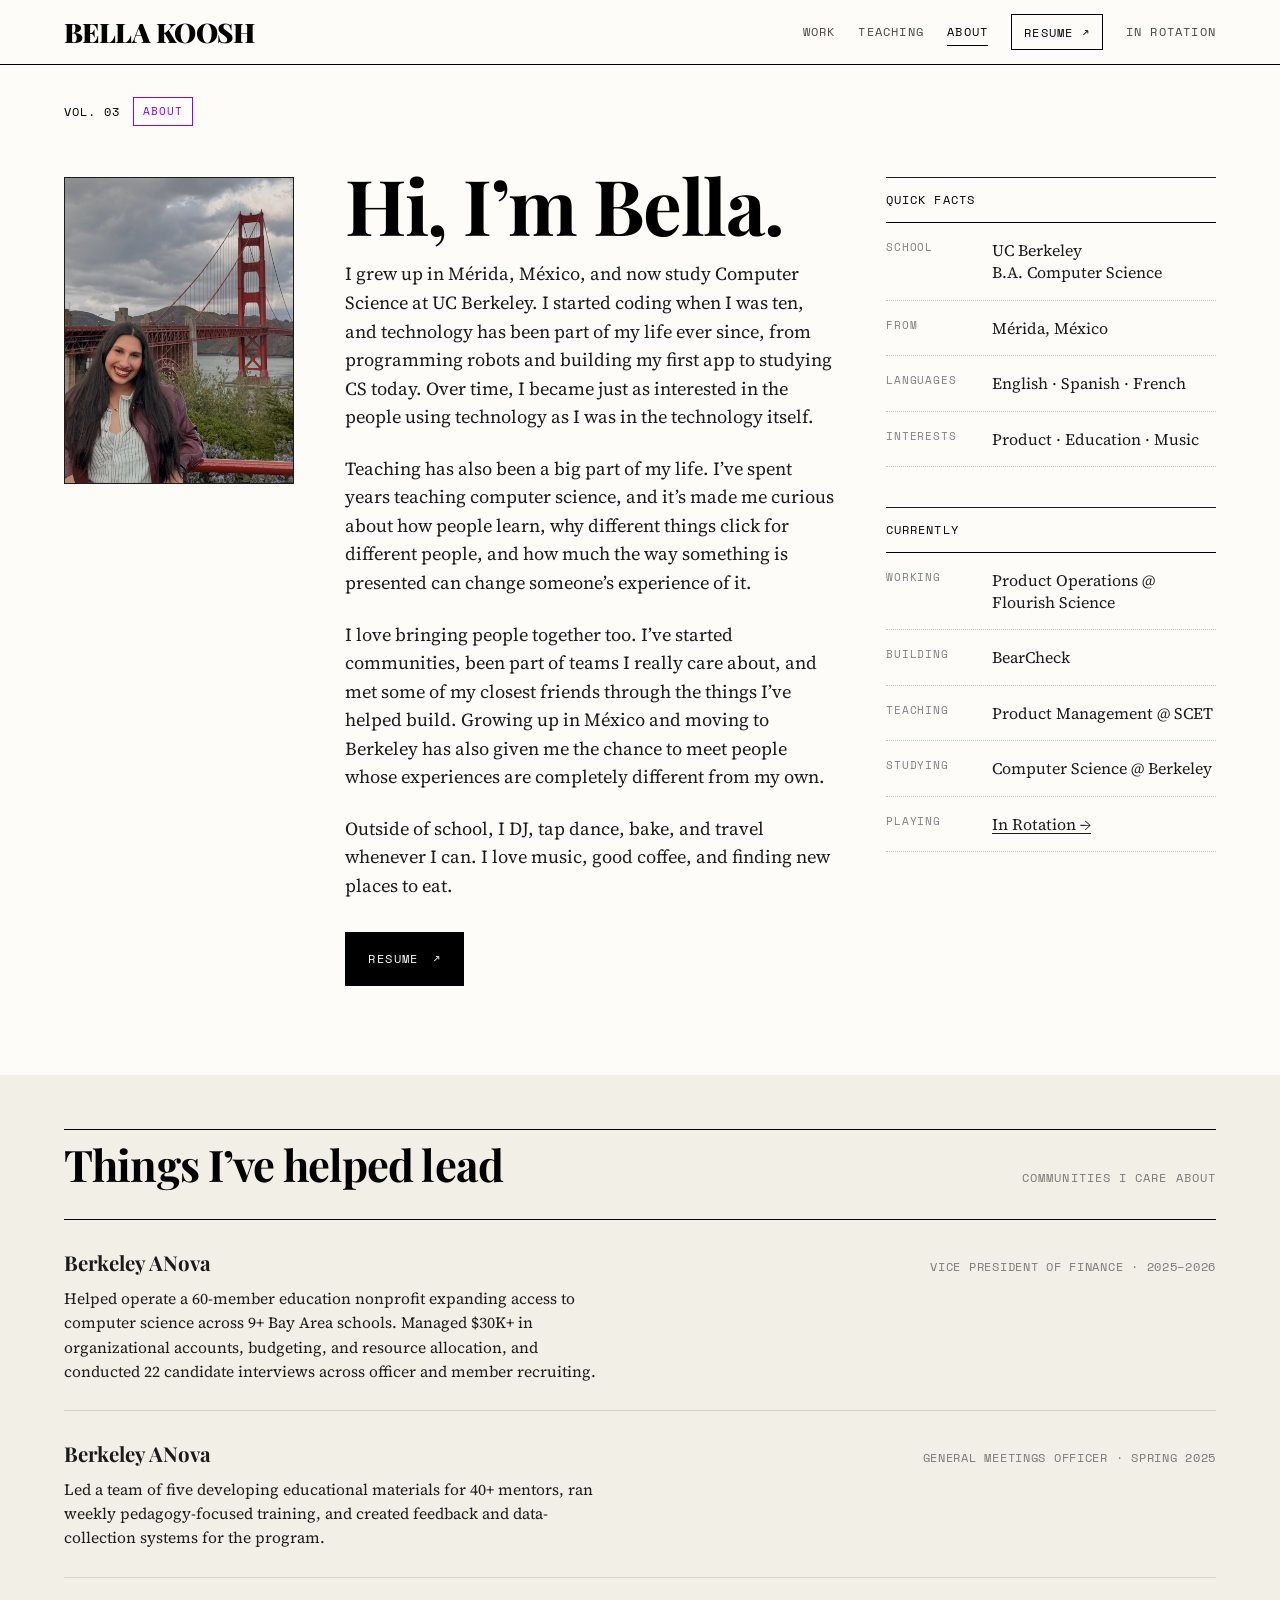
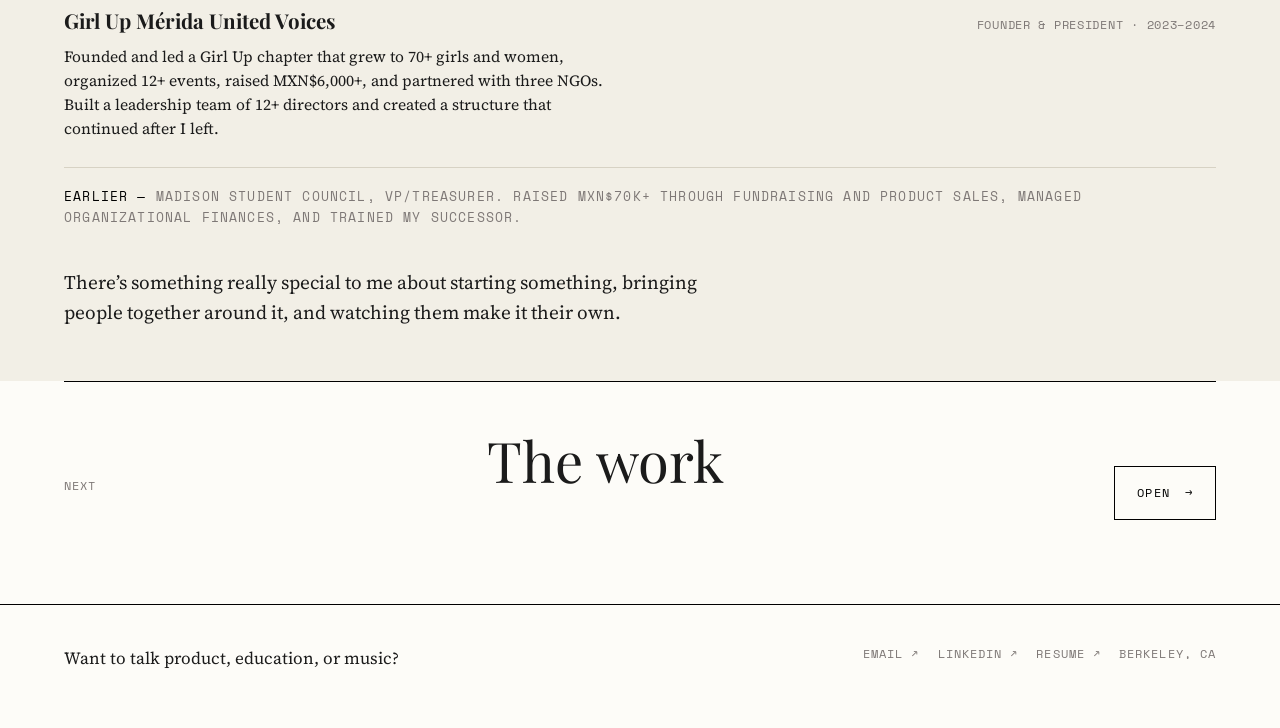
==== commit 17a27fad: "space" ====
--- a/about.html
+++ b/about.html
@@ -38,11 +38,17 @@
        ABOUT PAGE
        ========================================================= */
 
-    .about-page {
-      padding-top: clamp(2rem, 4vw, 4rem);
-      padding-bottom: clamp(4rem, 7vw, 7rem);
-    }
-
+   .about-page {
+  padding-top: 2rem;
+  padding-bottom: clamp(4rem, 7vw, 7rem);
+}
+
+.about-page__kicker {
+  display: flex;
+  align-items: center;
+  gap: 0.75rem;
+  margin-bottom: 1.5rem;
+}
     .about-page__kicker {
       display: flex;
       align-items: center;
@@ -754,7 +760,7 @@
         </a>
 
         <a
-          href="https://www.linkedin.com/"
+          href="https://www.linkedin.com/in/bella-koosh/"
           target="_blank"
           rel="noopener noreferrer"
         >
